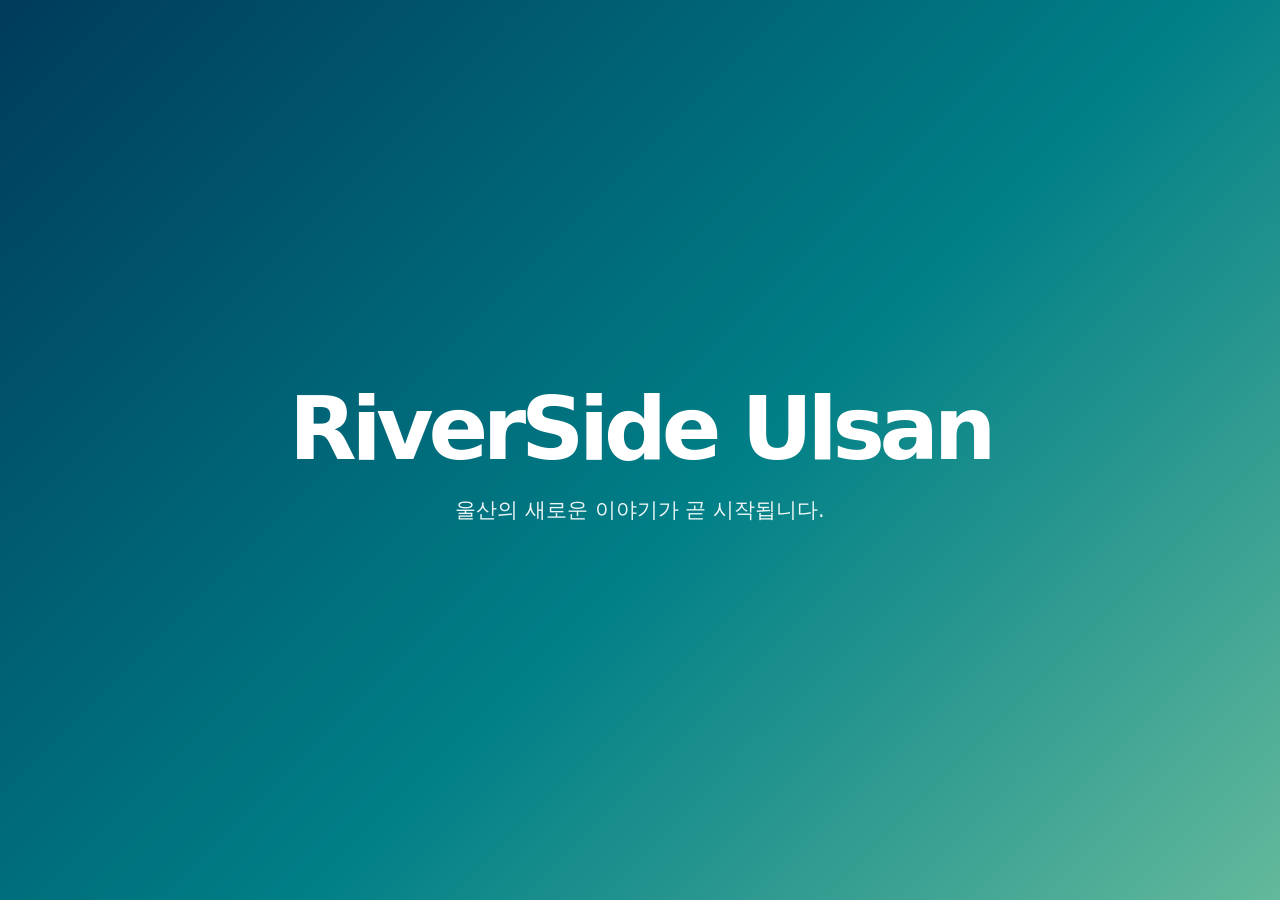
==== index.html @ 9fef1a77 "Add initial GitHub Pages site" ====
<!doctype html>
<html lang="ko">
  <head>
    <meta charset="utf-8" />
    <meta name="viewport" content="width=device-width, initial-scale=1" />
    <title>RiverSide Ulsan</title>
    <style>
      :root { color-scheme: light; }
      * { box-sizing: border-box; }
      body {
        margin: 0;
        min-height: 100vh;
        display: grid;
        place-items: center;
        font-family: system-ui, -apple-system, "Segoe UI", sans-serif;
        color: #fff;
        background: linear-gradient(135deg, #003b5c, #007f87 55%, #63b99b);
      }
      main { padding: 2rem; text-align: center; }
      h1 { margin: 0; font-size: clamp(2.5rem, 8vw, 5.5rem); letter-spacing: -0.06em; }
      p { margin: 1rem 0 0; font-size: clamp(1rem, 2vw, 1.3rem); opacity: 0.92; }
    </style>
  </head>
  <body>
    <main>
      <h1>RiverSide Ulsan</h1>
      <p>울산의 새로운 이야기가 곧 시작됩니다.</p>
    </main>
  </body>
</html>
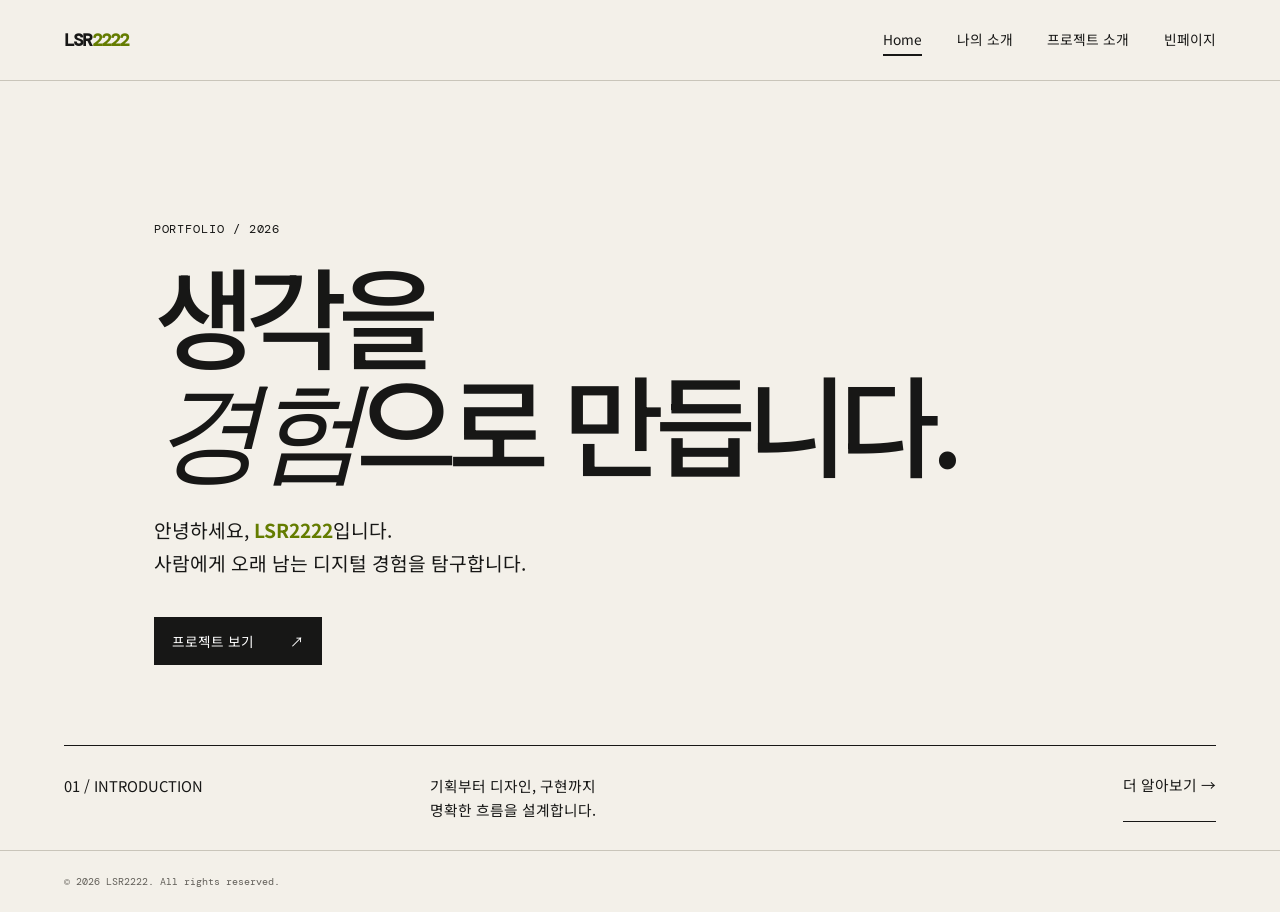
==== commit e8da939d: "Build LSR2222 portfolio pages" ====
--- a/index.html
+++ b/index.html
@@ -1,30 +1 @@
-<!doctype html>
-<html lang="ko">
-  <head>
-    <meta charset="utf-8" />
-    <meta name="viewport" content="width=device-width, initial-scale=1" />
-    <title>RiverSide Ulsan</title>
-    <style>
-      :root { color-scheme: light; }
-      * { box-sizing: border-box; }
-      body {
-        margin: 0;
-        min-height: 100vh;
-        display: grid;
-        place-items: center;
-        font-family: system-ui, -apple-system, "Segoe UI", sans-serif;
-        color: #fff;
-        background: linear-gradient(135deg, #003b5c, #007f87 55%, #63b99b);
-      }
-      main { padding: 2rem; text-align: center; }
-      h1 { margin: 0; font-size: clamp(2.5rem, 8vw, 5.5rem); letter-spacing: -0.06em; }
-      p { margin: 1rem 0 0; font-size: clamp(1rem, 2vw, 1.3rem); opacity: 0.92; }
-    </style>
-  </head>
-  <body>
-    <main>
-      <h1>RiverSide Ulsan</h1>
-      <p>울산의 새로운 이야기가 곧 시작됩니다.</p>
-    </main>
-  </body>
-</html>
+<!doctype html><html lang="ko"><head><meta charset="utf-8"><meta name="viewport" content="width=device-width,initial-scale=1"><title>LSR2222 | Portfolio</title><link rel="stylesheet" href="style.css"><script src="script.js" defer></script></head><body><header><a class="brand" href="index.html">LSR<span>2222</span></a><button class="menu" aria-label="메뉴 열기" aria-expanded="false">Menu</button><nav><a class="active" href="index.html">Home</a><a href="about.html">나의 소개</a><a href="projects.html">프로젝트 소개</a><a href="blank.html">빈페이지</a></nav></header><main class="hero"><p class="label">PORTFOLIO / 2026</p><h1>생각을<br><em>경험</em>으로 만듭니다.</h1><p class="copy">안녕하세요, <b>LSR2222</b>입니다.<br>사람에게 오래 남는 디지털 경험을 탐구합니다.</p><a class="button" href="projects.html">프로젝트 보기 <span>↗</span></a></main><section class="intro"><p>01 / INTRODUCTION</p><p>기획부터 디자인, 구현까지<br>명확한 흐름을 설계합니다.</p><a href="about.html">더 알아보기 →</a></section><footer>© 2026 LSR2222. All rights reserved.</footer></body></html>
--- a/style.css
+++ b/style.css
@@ -0,0 +1,2 @@
+@import url('https://fonts.googleapis.com/css2?family=DM+Mono&family=Noto+Sans+KR:wght@400;500;700&family=Playfair+Display:ital@0;1&display=swap');
+:root{--ink:#171716;--paper:#f3f0e9;--line:#c9c5ba;--lime:#d5ff42}*{box-sizing:border-box}body{min-width:320px;margin:0;background:var(--paper);color:var(--ink);font-family:"Noto Sans KR",sans-serif}a{color:inherit;text-decoration:none}header,footer{display:flex;align-items:center;justify-content:space-between;padding:24px clamp(24px,5vw,72px)}header{border-bottom:1px solid var(--line)}.brand{font:700 1.1rem "DM Mono",monospace;letter-spacing:-.1em}.brand span,.copy b{color:#647c00}nav{display:flex;gap:clamp(16px,2.7vw,42px);font-size:.86rem}nav a{padding:5px 0}nav a:hover,nav .active{border-bottom:2px solid var(--ink)}.menu{display:none;border:0;background:none;font:.8rem "DM Mono",monospace}.label{margin:0 0 23px;font:.72rem "DM Mono",monospace;letter-spacing:.08em}h1{margin:0;font-size:clamp(3.4rem,8.6vw,9rem);font-weight:500;line-height:.98;letter-spacing:-.08em}h1 em{font-family:"Playfair Display",serif;font-weight:400}.hero{min-height:72vh;padding:clamp(78px,11vw,170px) clamp(24px,12vw,180px) 80px}.copy{margin:36px 0;font-size:clamp(1rem,1.5vw,1.27rem);line-height:1.75}.button{display:inline-flex;gap:36px;padding:14px 18px;background:var(--ink);color:#fff;font-size:.85rem;transition:.2s}.button:hover{background:#536600;transform:translateY(-3px)}.intro{display:grid;grid-template-columns:1fr 2fr auto;gap:40px;margin:0 clamp(24px,5vw,72px);padding:28px 0;border-top:1px solid var(--ink);font-size:.92rem}.intro p{margin:0;line-height:1.65}.intro a{border-bottom:1px solid}.page{padding:clamp(70px,10vw,145px) clamp(24px,12vw,180px)}.about{display:grid;grid-template-columns:1.4fr 1fr;gap:12vw;margin-top:90px}.about>p{margin:0;font-size:clamp(1.3rem,2vw,1.9rem);line-height:1.7;word-break:keep-all}dl{margin:0}dt{margin-top:24px;padding-top:24px;border-top:1px solid var(--line);font:.7rem "DM Mono",monospace}dd{margin:10px 0;line-height:1.7}.projects{margin-top:85px;border-top:1px solid var(--ink)}.projects article{display:grid;grid-template-columns:130px 1fr 1fr auto;gap:24px;align-items:center;padding:28px 6px;border-bottom:1px solid var(--line);transition:.2s}.projects article:hover{background:var(--lime);padding-left:16px}.projects p,.projects h2{margin:0}.projects p{font:.7rem "DM Mono",monospace}.projects h2{font-size:clamp(1.4rem,2.5vw,2.3rem);font-weight:500}.projects span{font-size:.85rem}.projects b{font-size:1.3rem}.blank{min-height:67vh;padding:clamp(100px,15vw,210px) clamp(24px,12vw,180px)}.blank>p:last-child{margin-top:40px;color:#55534e}footer{border-top:1px solid var(--line);color:#625f59;font:.65rem "DM Mono",monospace}@media(max-width:680px){header{position:relative}.menu{display:block}nav{display:none;position:absolute;top:72px;right:16px;z-index:2;flex-direction:column;gap:12px;padding:18px;background:var(--ink);color:#fff}nav.open{display:flex}nav .active{border-color:var(--lime)}.intro,.about{grid-template-columns:1fr;gap:22px}.projects article{grid-template-columns:1fr auto;gap:10px}.projects article span{grid-column:1/2}.projects article b{grid-row:1/4;grid-column:2}}
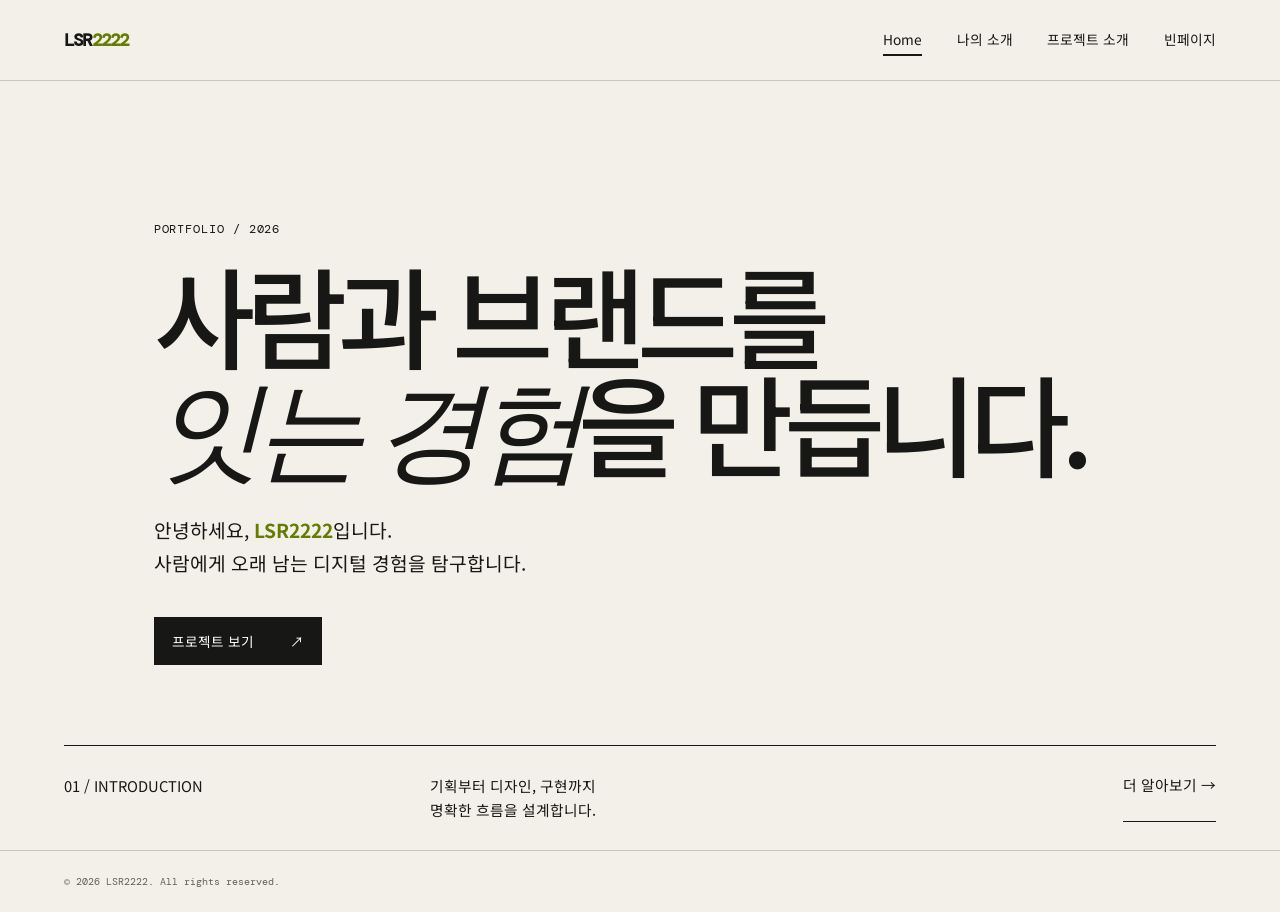
==== commit ffedd034: "소개페이지 초안" ====
--- a/index.html
+++ b/index.html
@@ -1 +1,40 @@
-<!doctype html><html lang="ko"><head><meta charset="utf-8"><meta name="viewport" content="width=device-width,initial-scale=1"><title>LSR2222 | Portfolio</title><link rel="stylesheet" href="style.css"><script src="script.js" defer></script></head><body><header><a class="brand" href="index.html">LSR<span>2222</span></a><button class="menu" aria-label="메뉴 열기" aria-expanded="false">Menu</button><nav><a class="active" href="index.html">Home</a><a href="about.html">나의 소개</a><a href="projects.html">프로젝트 소개</a><a href="blank.html">빈페이지</a></nav></header><main class="hero"><p class="label">PORTFOLIO / 2026</p><h1>생각을<br><em>경험</em>으로 만듭니다.</h1><p class="copy">안녕하세요, <b>LSR2222</b>입니다.<br>사람에게 오래 남는 디지털 경험을 탐구합니다.</p><a class="button" href="projects.html">프로젝트 보기 <span>↗</span></a></main><section class="intro"><p>01 / INTRODUCTION</p><p>기획부터 디자인, 구현까지<br>명확한 흐름을 설계합니다.</p><a href="about.html">더 알아보기 →</a></section><footer>© 2026 LSR2222. All rights reserved.</footer></body></html>+<!doctype html>
+<html lang="ko">
+  <head>
+    <meta charset="utf-8">
+    <meta name="viewport" content="width=device-width, initial-scale=1">
+    <title>LSR2222 | Portfolio</title>
+    <link rel="stylesheet" href="style.css">
+    <script src="script.js" defer></script>
+  </head>
+  <body>
+    <header>
+      <a class="brand" href="index.html">LSR<span>2222</span></a>
+      <button class="menu" aria-label="메뉴 열기" aria-expanded="false">Menu</button>
+      <nav>
+        <a class="active" href="index.html">Home</a>
+        <a href="about.html">나의 소개</a>
+        <a href="projects.html">프로젝트 소개</a>
+        <a href="blank.html">빈페이지</a>
+      </nav>
+    </header>
+
+    <main class="hero">
+      <p class="label">PORTFOLIO / 2026</p>
+      <h1>사람과 브랜드를<br><em>잇는 경험</em>을 만듭니다.</h1>
+      <p class="copy">
+        안녕하세요, <b>LSR2222</b>입니다.<br>
+        사람에게 오래 남는 디지털 경험을 탐구합니다.
+      </p>
+      <a class="button" href="projects.html">프로젝트 보기 <span>↗</span></a>
+    </main>
+
+    <section class="intro">
+      <p>01 / INTRODUCTION</p>
+      <p>기획부터 디자인, 구현까지<br>명확한 흐름을 설계합니다.</p>
+      <a href="about.html">더 알아보기 →</a>
+    </section>
+
+    <footer>© 2026 LSR2222. All rights reserved.</footer>
+  </body>
+</html>
--- a/style.css
+++ b/style.css
@@ -1,2 +1,276 @@
 @import url('https://fonts.googleapis.com/css2?family=DM+Mono&family=Noto+Sans+KR:wght@400;500;700&family=Playfair+Display:ital@0;1&display=swap');
-:root{--ink:#171716;--paper:#f3f0e9;--line:#c9c5ba;--lime:#d5ff42}*{box-sizing:border-box}body{min-width:320px;margin:0;background:var(--paper);color:var(--ink);font-family:"Noto Sans KR",sans-serif}a{color:inherit;text-decoration:none}header,footer{display:flex;align-items:center;justify-content:space-between;padding:24px clamp(24px,5vw,72px)}header{border-bottom:1px solid var(--line)}.brand{font:700 1.1rem "DM Mono",monospace;letter-spacing:-.1em}.brand span,.copy b{color:#647c00}nav{display:flex;gap:clamp(16px,2.7vw,42px);font-size:.86rem}nav a{padding:5px 0}nav a:hover,nav .active{border-bottom:2px solid var(--ink)}.menu{display:none;border:0;background:none;font:.8rem "DM Mono",monospace}.label{margin:0 0 23px;font:.72rem "DM Mono",monospace;letter-spacing:.08em}h1{margin:0;font-size:clamp(3.4rem,8.6vw,9rem);font-weight:500;line-height:.98;letter-spacing:-.08em}h1 em{font-family:"Playfair Display",serif;font-weight:400}.hero{min-height:72vh;padding:clamp(78px,11vw,170px) clamp(24px,12vw,180px) 80px}.copy{margin:36px 0;font-size:clamp(1rem,1.5vw,1.27rem);line-height:1.75}.button{display:inline-flex;gap:36px;padding:14px 18px;background:var(--ink);color:#fff;font-size:.85rem;transition:.2s}.button:hover{background:#536600;transform:translateY(-3px)}.intro{display:grid;grid-template-columns:1fr 2fr auto;gap:40px;margin:0 clamp(24px,5vw,72px);padding:28px 0;border-top:1px solid var(--ink);font-size:.92rem}.intro p{margin:0;line-height:1.65}.intro a{border-bottom:1px solid}.page{padding:clamp(70px,10vw,145px) clamp(24px,12vw,180px)}.about{display:grid;grid-template-columns:1.4fr 1fr;gap:12vw;margin-top:90px}.about>p{margin:0;font-size:clamp(1.3rem,2vw,1.9rem);line-height:1.7;word-break:keep-all}dl{margin:0}dt{margin-top:24px;padding-top:24px;border-top:1px solid var(--line);font:.7rem "DM Mono",monospace}dd{margin:10px 0;line-height:1.7}.projects{margin-top:85px;border-top:1px solid var(--ink)}.projects article{display:grid;grid-template-columns:130px 1fr 1fr auto;gap:24px;align-items:center;padding:28px 6px;border-bottom:1px solid var(--line);transition:.2s}.projects article:hover{background:var(--lime);padding-left:16px}.projects p,.projects h2{margin:0}.projects p{font:.7rem "DM Mono",monospace}.projects h2{font-size:clamp(1.4rem,2.5vw,2.3rem);font-weight:500}.projects span{font-size:.85rem}.projects b{font-size:1.3rem}.blank{min-height:67vh;padding:clamp(100px,15vw,210px) clamp(24px,12vw,180px)}.blank>p:last-child{margin-top:40px;color:#55534e}footer{border-top:1px solid var(--line);color:#625f59;font:.65rem "DM Mono",monospace}@media(max-width:680px){header{position:relative}.menu{display:block}nav{display:none;position:absolute;top:72px;right:16px;z-index:2;flex-direction:column;gap:12px;padding:18px;background:var(--ink);color:#fff}nav.open{display:flex}nav .active{border-color:var(--lime)}.intro,.about{grid-template-columns:1fr;gap:22px}.projects article{grid-template-columns:1fr auto;gap:10px}.projects article span{grid-column:1/2}.projects article b{grid-row:1/4;grid-column:2}}+
+:root {
+  --ink: #171716;
+  --paper: #f3f0e9;
+  --line: #c9c5ba;
+  --lime: #d5ff42;
+}
+
+* {
+  box-sizing: border-box;
+}
+
+body {
+  min-width: 320px;
+  margin: 0;
+  background: var(--paper);
+  color: var(--ink);
+  font-family: "Noto Sans KR", sans-serif;
+}
+
+a {
+  color: inherit;
+  text-decoration: none;
+}
+
+header,
+footer {
+  display: flex;
+  align-items: center;
+  justify-content: space-between;
+  padding: 24px clamp(24px, 5vw, 72px);
+}
+
+header {
+  border-bottom: 1px solid var(--line);
+}
+
+.brand {
+  font: 700 1.1rem "DM Mono", monospace;
+  letter-spacing: -0.1em;
+}
+
+.brand span,
+.copy b {
+  color: #647c00;
+}
+
+nav {
+  display: flex;
+  gap: clamp(16px, 2.7vw, 42px);
+  font-size: 0.86rem;
+}
+
+nav a {
+  padding: 5px 0;
+}
+
+nav a:hover,
+nav .active {
+  border-bottom: 2px solid var(--ink);
+}
+
+.menu {
+  display: none;
+  border: 0;
+  background: none;
+  font: 0.8rem "DM Mono", monospace;
+}
+
+.label {
+  margin: 0 0 23px;
+  font: 0.72rem "DM Mono", monospace;
+  letter-spacing: 0.08em;
+}
+
+h1 {
+  margin: 0;
+  font-size: clamp(3.4rem, 8.6vw, 9rem);
+  font-weight: 500;
+  line-height: 0.98;
+  letter-spacing: -0.08em;
+}
+
+h1 em {
+  font-family: "Playfair Display", serif;
+  font-weight: 400;
+}
+
+.hero {
+  min-height: 72vh;
+  padding: clamp(78px, 11vw, 170px) clamp(24px, 12vw, 180px) 80px;
+}
+
+.copy {
+  margin: 36px 0;
+  font-size: clamp(1rem, 1.5vw, 1.27rem);
+  line-height: 1.75;
+}
+
+.button {
+  display: inline-flex;
+  gap: 36px;
+  padding: 14px 18px;
+  background: var(--ink);
+  color: #fff;
+  font-size: 0.85rem;
+  transition: 0.2s;
+}
+
+.button:hover {
+  background: #536600;
+  transform: translateY(-3px);
+}
+
+.intro {
+  display: grid;
+  grid-template-columns: 1fr 2fr auto;
+  gap: 40px;
+  margin: 0 clamp(24px, 5vw, 72px);
+  padding: 28px 0;
+  border-top: 1px solid var(--ink);
+  font-size: 0.92rem;
+}
+
+.intro p {
+  margin: 0;
+  line-height: 1.65;
+}
+
+.intro a {
+  border-bottom: 1px solid;
+}
+
+.page {
+  padding: clamp(70px, 10vw, 145px) clamp(24px, 12vw, 180px);
+}
+
+.about {
+  display: grid;
+  grid-template-columns: 1.4fr 1fr;
+  gap: 12vw;
+  margin-top: 90px;
+}
+
+.about > p {
+  margin: 0;
+  font-size: clamp(1.3rem, 2vw, 1.9rem);
+  line-height: 1.7;
+  word-break: keep-all;
+}
+
+dl {
+  margin: 0;
+}
+
+dt {
+  margin-top: 24px;
+  padding-top: 24px;
+  border-top: 1px solid var(--line);
+  font: 0.7rem "DM Mono", monospace;
+}
+
+dd {
+  margin: 10px 0;
+  line-height: 1.7;
+}
+
+.projects {
+  margin-top: 85px;
+  border-top: 1px solid var(--ink);
+}
+
+.projects article {
+  display: grid;
+  grid-template-columns: 130px 1fr 1fr auto;
+  gap: 24px;
+  align-items: center;
+  padding: 28px 6px;
+  border-bottom: 1px solid var(--line);
+  transition: 0.2s;
+}
+
+.projects article:hover {
+  background: var(--lime);
+  padding-left: 16px;
+}
+
+.projects p,
+.projects h2 {
+  margin: 0;
+}
+
+.projects p {
+  font: 0.7rem "DM Mono", monospace;
+}
+
+.projects h2 {
+  font-size: clamp(1.4rem, 2.5vw, 2.3rem);
+  font-weight: 500;
+}
+
+.projects span {
+  font-size: 0.85rem;
+}
+
+.projects b {
+  font-size: 1.3rem;
+}
+
+.blank {
+  min-height: 67vh;
+  padding: clamp(100px, 15vw, 210px) clamp(24px, 12vw, 180px);
+}
+
+.blank > p:last-child {
+  margin-top: 40px;
+  color: #55534e;
+}
+
+footer {
+  border-top: 1px solid var(--line);
+  color: #625f59;
+  font: 0.65rem "DM Mono", monospace;
+}
+
+@media (max-width: 680px) {
+  header {
+    position: relative;
+  }
+
+  .menu {
+    display: block;
+  }
+
+  nav {
+    position: absolute;
+    top: 72px;
+    right: 16px;
+    z-index: 2;
+    display: none;
+    flex-direction: column;
+    gap: 12px;
+    padding: 18px;
+    background: var(--ink);
+    color: #fff;
+  }
+
+  nav.open {
+    display: flex;
+  }
+
+  nav .active {
+    border-color: var(--lime);
+  }
+
+  .intro,
+  .about {
+    grid-template-columns: 1fr;
+    gap: 22px;
+  }
+
+  .projects article {
+    grid-template-columns: 1fr auto;
+    gap: 10px;
+  }
+
+  .projects article span {
+    grid-column: 1 / 2;
+  }
+
+  .projects article b {
+    grid-row: 1 / 4;
+    grid-column: 2;
+  }
+}
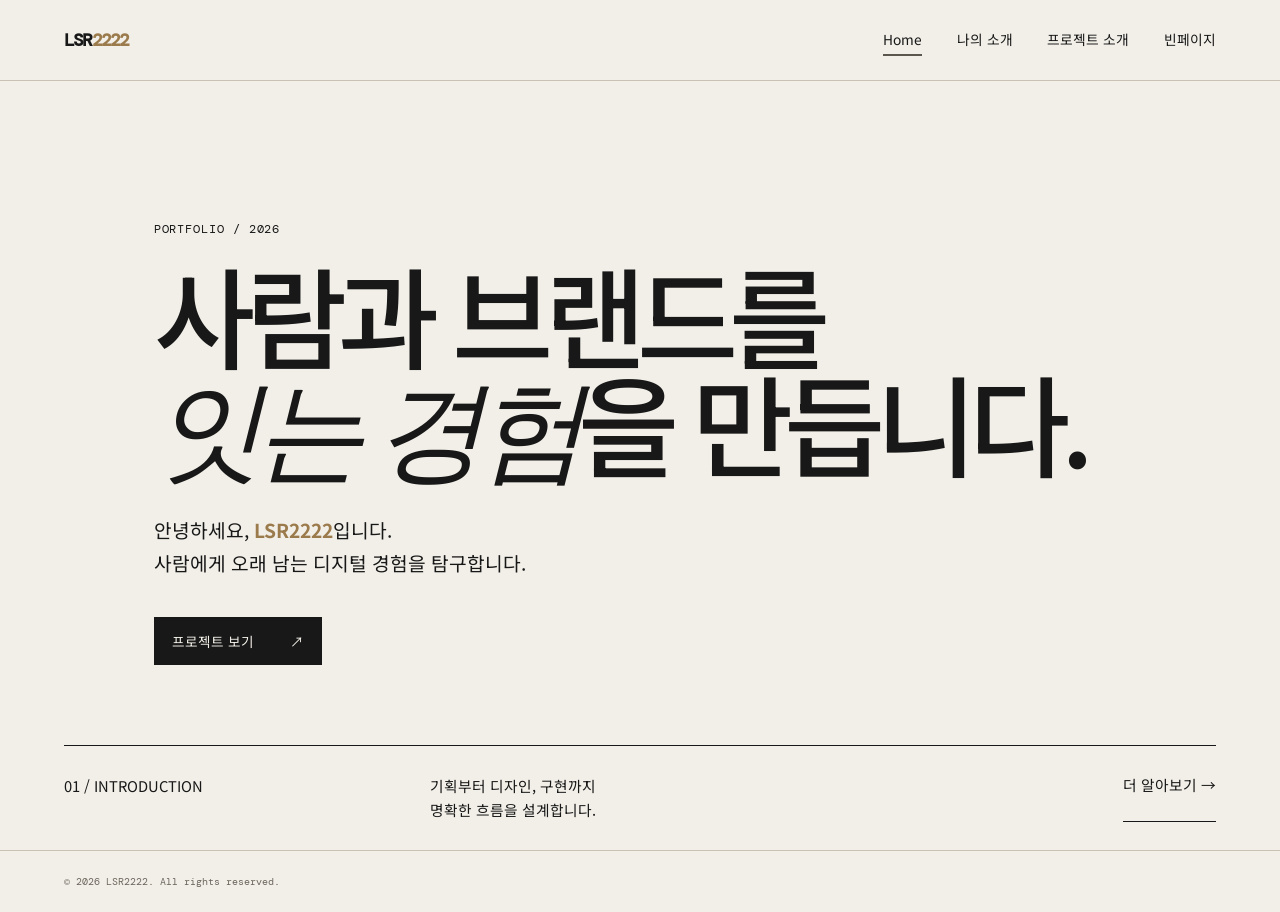
==== commit e59d1885: "Build interactive CCTV portfolio case study" ====
--- a/index.html
+++ b/index.html
@@ -27,6 +27,7 @@
         사람에게 오래 남는 디지털 경험을 탐구합니다.
       </p>
       <a class="button" href="projects.html">프로젝트 보기 <span>↗</span></a>
+
     </main>
 
     <section class="intro">
--- a/style.css
+++ b/style.css
@@ -1,10 +1,12 @@
 @import url('https://fonts.googleapis.com/css2?family=DM+Mono&family=Noto+Sans+KR:wght@400;500;700&family=Playfair+Display:ital@0;1&display=swap');
 
 :root {
-  --ink: #171716;
-  --paper: #f3f0e9;
-  --line: #c9c5ba;
-  --lime: #d5ff42;
+  --ink: #181818;
+  --paper: #F2EFE8;
+  --line: #C9C1B4;
+  --lime: #9B7A4B;
+  --slate: #6B655D;
+  --teal: #5B574F;
 }
 
 * {
@@ -43,7 +45,7 @@
 
 .brand span,
 .copy b {
-  color: #647c00;
+  color: var(--lime);
 }
 
 nav {
@@ -58,7 +60,7 @@
 
 nav a:hover,
 nav .active {
-  border-bottom: 2px solid var(--ink);
+  border-bottom: 2px solid var(--teal);
 }
 
 .menu {
@@ -87,10 +89,17 @@
   font-weight: 400;
 }
 
+.profile-title {
+  max-width: 950px;
+  font-size: clamp(2.6rem, 5.3vw, 5.8rem);
+  line-height: 1.04;
+}
+
 .hero {
   min-height: 72vh;
   padding: clamp(78px, 11vw, 170px) clamp(24px, 12vw, 180px) 80px;
 }
+
 
 .copy {
   margin: 36px 0;
@@ -103,13 +112,13 @@
   gap: 36px;
   padding: 14px 18px;
   background: var(--ink);
-  color: #fff;
+  color: var(--paper);
   font-size: 0.85rem;
   transition: 0.2s;
 }
 
 .button:hover {
-  background: #536600;
+  background: var(--slate);
   transform: translateY(-3px);
 }
 
@@ -166,6 +175,812 @@
   line-height: 1.7;
 }
 
+.profile-details {
+  display: grid;
+  grid-template-columns: repeat(3, 1fr);
+  margin-top: clamp(72px, 10vw, 130px);
+  border-top: 1px solid var(--ink);
+}
+
+.profile-details article {
+  min-width: 0;
+  padding: 28px 24px 32px 0;
+  border-right: 1px solid var(--line);
+}
+
+.profile-details article + article {
+  padding-left: 24px;
+}
+
+.profile-details article:last-child {
+  border-right: 0;
+}
+
+.detail-label {
+  margin: 0 0 44px;
+  font: 0.7rem "DM Mono", monospace;
+  letter-spacing: 0.05em;
+}
+
+.profile-details h2 {
+  margin: 0;
+  font-size: clamp(1.35rem, 2vw, 2rem);
+  font-weight: 500;
+  line-height: 1.35;
+  letter-spacing: -0.04em;
+  word-break: keep-all;
+}
+
+.stack-list,
+.career-list {
+  display: grid;
+  gap: 14px;
+  margin: 34px 0 0;
+  padding: 0;
+  list-style: none;
+  font-size: 0.84rem;
+  line-height: 1.6;
+}
+
+.stack-list li {
+  padding-top: 14px;
+  border-top: 1px solid var(--line);
+}
+
+.career-list {
+  gap: 16px;
+}
+
+.career-list li {
+  display: grid;
+  gap: 5px;
+}
+
+.career-list time {
+  color: var(--lime);
+  font: 0.68rem "DM Mono", monospace;
+}
+
+.profile-visuals {
+  display: grid;
+  grid-template-columns: 1.35fr 1fr;
+  gap: 24px;
+  margin-top: clamp(72px, 10vw, 130px);
+}
+
+.visual-card {
+  margin: 0;
+}
+
+.visual-card img {
+  display: block;
+  width: 100%;
+  height: clamp(220px, 27vw, 380px);
+  border: 1px solid var(--ink);
+  object-fit: cover;
+}
+
+.visual-card-wide img {
+  object-position: center;
+}
+
+.visual-card figcaption {
+  display: flex;
+  justify-content: space-between;
+  gap: 18px;
+  padding-top: 10px;
+  color: var(--slate);
+  font: 0.65rem "DM Mono", monospace;
+  letter-spacing: 0.02em;
+}
+
+.visual-card figcaption span:first-child {
+  color: var(--lime);
+}
+.profile-section {
+  margin-top: clamp(88px, 12vw, 160px);
+  padding-top: 28px;
+  border-top: 1px solid var(--ink);
+}
+
+.section-heading {
+  display: grid;
+  grid-template-columns: 1fr 2fr;
+  gap: 12vw;
+  margin-bottom: 52px;
+}
+
+.section-heading .label {
+  margin: 5px 0 0;
+}
+
+.section-heading h2,
+.contact-panel h2 {
+  margin: 0;
+  font-size: clamp(2rem, 4vw, 4.6rem);
+  font-weight: 500;
+  line-height: 1.08;
+  letter-spacing: -0.06em;
+  word-break: keep-all;
+}
+
+.work-grid,
+.credential-grid {
+  display: grid;
+  grid-template-columns: repeat(3, 1fr);
+  border-top: 1px solid var(--line);
+}
+
+.work-grid article,
+.credential-grid article {
+  min-width: 0;
+  padding: 28px 24px 32px 0;
+  border-right: 1px solid var(--line);
+}
+
+.work-grid article + article,
+.credential-grid article + article {
+  padding-left: 24px;
+}
+
+.work-grid article:last-child,
+.credential-grid article:last-child {
+  border-right: 0;
+}
+
+.work-grid h3,
+.credential-grid h3,
+.principles-list h3 {
+  margin: 0;
+  font-size: 1.2rem;
+  font-weight: 500;
+  letter-spacing: -0.04em;
+}
+
+.work-grid article > p:last-child,
+.credential-grid article > p:last-child,
+.principles-list p {
+  margin: 16px 0 0;
+  color: var(--slate);
+  font-size: 0.9rem;
+  line-height: 1.75;
+  word-break: keep-all;
+}
+
+.impact-grid {
+  display: grid;
+  grid-template-columns: repeat(3, 1fr);
+  gap: 24px;
+}
+
+.impact-grid article {
+  padding: 28px 0;
+  border-top: 1px solid var(--line);
+}
+
+.impact-grid strong {
+  display: block;
+  font: 500 clamp(3.6rem, 7vw, 7.5rem) / 0.9 "DM Mono", monospace;
+  letter-spacing: -0.12em;
+}
+
+.impact-grid strong span {
+  color: var(--lime);
+  font-size: 0.42em;
+  letter-spacing: -0.08em;
+}
+
+.impact-grid p {
+  margin: 28px 0 0;
+  font-size: 0.85rem;
+  line-height: 1.7;
+}
+
+.principles-list {
+  border-top: 1px solid var(--line);
+}
+
+.principles-list article {
+  display: grid;
+  grid-template-columns: 1fr 2fr;
+  gap: 12vw;
+  padding: 28px 0;
+  border-bottom: 1px solid var(--line);
+}
+
+.principles-list article > span {
+  color: var(--lime);
+  font: 0.72rem "DM Mono", monospace;
+}
+
+.contact-panel {
+  margin-top: clamp(88px, 12vw, 160px);
+  padding: clamp(38px, 6vw, 80px);
+  background: var(--ink);
+  color: var(--paper);
+}
+
+.contact-panel .label {
+  margin-bottom: 50px;
+  color: var(--lime);
+}
+
+.contact-panel h2 em {
+  font-family: "Playfair Display", serif;
+  font-weight: 400;
+}
+
+.contact-panel a {
+  display: inline-flex;
+  gap: 60px;
+  margin-top: 54px;
+  padding-bottom: 6px;
+  border-bottom: 1px solid var(--lime);
+  color: var(--lime);
+  font: 0.9rem "DM Mono", monospace;
+}
+.case-title {
+  max-width: 1150px;
+  font-size: clamp(2.7rem, 6.2vw, 7.2rem);
+  line-height: 1.02;
+}
+
+.case-meta {
+  display: grid;
+  grid-template-columns: repeat(4, 1fr);
+  gap: 24px;
+  margin-top: clamp(64px, 9vw, 118px);
+  padding: 24px 0;
+  border-top: 1px solid var(--ink);
+  border-bottom: 1px solid var(--line);
+}
+
+.case-meta div {
+  display: grid;
+  gap: 9px;
+}
+
+.case-meta span,
+.chapter-index,
+.case-callout span {
+  color: var(--slate);
+  font: 0.67rem "DM Mono", monospace;
+  letter-spacing: 0.04em;
+}
+
+.case-meta strong {
+  font-size: 0.85rem;
+  font-weight: 500;
+  line-height: 1.55;
+}
+
+.case-tech {
+  margin-top: 42px;
+  padding-top: 22px;
+  border-top: 1px solid var(--ink);
+}
+
+.case-tech .label {
+  margin-bottom: 28px;
+  color: var(--lime);
+}
+
+.tech-grid {
+  display: grid;
+  grid-template-columns: repeat(4, 1fr);
+  border-top: 1px solid var(--line);
+  border-bottom: 1px solid var(--line);
+}
+
+.tech-grid article {
+  min-width: 0;
+  padding: 20px 20px 22px 0;
+  border-right: 1px solid var(--line);
+}
+
+.tech-grid article + article {
+  padding-left: 20px;
+}
+
+.tech-grid article:last-child {
+  border-right: 0;
+}
+
+.tech-grid span {
+  display: block;
+  color: var(--slate);
+  font: 0.64rem "DM Mono", monospace;
+  letter-spacing: 0.04em;
+}
+
+.tech-grid strong {
+  display: block;
+  margin-top: 20px;
+  font-size: 0.95rem;
+  font-weight: 500;
+  line-height: 1.5;
+}
+
+.tech-grid p {
+  margin: 14px 0 0;
+  color: var(--slate);
+  font-size: 0.74rem;
+  line-height: 1.6;
+}
+
+.case-lede {
+  max-width: 800px;
+  margin: clamp(64px, 9vw, 120px) 0 0 auto;
+  font-size: clamp(1.3rem, 2.2vw, 2rem);
+  line-height: 1.7;
+  letter-spacing: -0.04em;
+  word-break: keep-all;
+}
+
+.case-chapter {
+  display: grid;
+  grid-template-columns: 1fr 2fr;
+  gap: 12vw;
+  margin-top: clamp(88px, 12vw, 160px);
+  padding-top: 28px;
+  border-top: 1px solid var(--ink);
+}
+
+.chapter-index {
+  display: grid;
+  align-content: start;
+  gap: 10px;
+}
+
+.chapter-index span {
+  color: var(--lime);
+}
+
+.chapter-content h2,
+.case-outcome h2 {
+  margin: 0;
+  font-size: clamp(2rem, 4vw, 4.4rem);
+  font-weight: 500;
+  line-height: 1.1;
+  letter-spacing: -0.07em;
+  word-break: keep-all;
+}
+
+.chapter-image {
+  margin: 38px 0 0;
+}
+
+.chapter-image img {
+  display: block;
+  width: 100%;
+  height: clamp(260px, 35vw, 500px);
+  border: 1px solid var(--line);
+  object-fit: cover;
+  filter: saturate(0.72) contrast(1.04);
+}
+
+.chapter-image figcaption {
+  display: flex;
+  justify-content: space-between;
+  gap: 20px;
+  padding-top: 10px;
+  color: var(--slate);
+  font: 0.65rem "DM Mono", monospace;
+  letter-spacing: 0.03em;
+}
+
+.chapter-image figcaption span:first-child {
+  color: var(--lime);
+}
+
+.story-grid {
+  display: grid;
+  grid-template-columns: repeat(2, 1fr);
+  gap: 30px;
+  margin-top: 42px;
+}
+
+.story-grid p {
+  margin: 0;
+  color: var(--slate);
+  font-size: 0.96rem;
+  line-height: 1.85;
+  word-break: keep-all;
+}
+
+.story-grid b,
+.case-callout b {
+  color: var(--ink);
+  font-weight: 700;
+}
+
+.chapter-content blockquote {
+  margin: 48px 0 0;
+  padding: 22px 0 0;
+  border-top: 1px solid var(--line);
+  font-size: clamp(1.1rem, 1.7vw, 1.55rem);
+  line-height: 1.6;
+  letter-spacing: -0.04em;
+}
+
+.chapter-content cite {
+  display: block;
+  margin-top: 12px;
+  color: var(--slate);
+  font: 0.72rem "DM Mono", monospace;
+  font-style: normal;
+}
+
+.decision-list {
+  display: grid;
+  gap: 0;
+  margin: 48px 0 0;
+  padding: 0;
+  list-style: none;
+  border-top: 1px solid var(--line);
+}
+
+.decision-list li {
+  display: grid;
+  grid-template-columns: 52px minmax(130px, 0.7fr) 2fr;
+  gap: 16px;
+  padding: 20px 0;
+  border-bottom: 1px solid var(--line);
+}
+
+.decision-list li > span {
+  color: var(--lime);
+  font: 0.72rem "DM Mono", monospace;
+}
+
+.decision-list strong {
+  font-size: 0.95rem;
+}
+
+.decision-list p {
+  margin: 0;
+  color: var(--slate);
+  font-size: 0.86rem;
+  line-height: 1.65;
+}
+
+.case-callout {
+  margin-top: 48px;
+  padding: clamp(26px, 4vw, 46px);
+  border: 1px solid var(--teal);
+  background: color-mix(in srgb, var(--teal) 13%, var(--paper));
+}
+
+.case-callout p {
+  max-width: 560px;
+  margin: 18px 0 0;
+  font-size: clamp(1.2rem, 2vw, 1.8rem);
+  line-height: 1.5;
+  letter-spacing: -0.04em;
+}
+
+.case-outcome {
+  margin-top: clamp(88px, 12vw, 160px);
+  padding: clamp(36px, 6vw, 80px);
+  background: var(--ink);
+  color: var(--paper);
+}
+
+.case-outcome .label {
+  margin-bottom: 48px;
+  color: var(--lime);
+}
+
+.case-outcome h2 em {
+  color: var(--lime);
+  font-family: "Playfair Display", serif;
+  font-weight: 400;
+}
+
+.outcome-grid {
+  display: grid;
+  grid-template-columns: repeat(3, 1fr);
+  gap: 24px;
+  margin-top: clamp(52px, 7vw, 84px);
+}
+
+.outcome-grid article {
+  padding-top: 18px;
+  border-top: 1px solid var(--teal);
+}
+
+.outcome-grid strong {
+  color: var(--lime);
+  font: 0.74rem "DM Mono", monospace;
+}
+
+.outcome-grid p {
+  margin: 20px 0 0;
+  font-size: 0.9rem;
+  line-height: 1.7;
+  word-break: keep-all;
+}
+
+.case-note {
+  margin: 24px 0 0;
+  color: var(--slate);
+  font-size: 0.75rem;
+}
+.tetris-section {
+  margin-top: clamp(88px, 12vw, 160px);
+  padding: clamp(32px, 5vw, 68px);
+  background: var(--ink);
+  color: var(--paper);
+}
+
+.tetris-heading .label {
+  margin-bottom: 28px;
+  color: var(--lime);
+}
+
+.tetris-heading h2 {
+  margin: 0;
+  font-size: clamp(1.9rem, 3.7vw, 4rem);
+  font-weight: 500;
+  line-height: 1.12;
+  letter-spacing: -0.06em;
+}
+
+.tetris-heading em {
+  color: var(--lime);
+  font-family: "Playfair Display", serif;
+  font-weight: 400;
+}
+
+.tetris-game {
+  display: grid;
+  grid-template-columns: minmax(240px, 1fr) minmax(190px, 0.55fr);
+  gap: clamp(28px, 5vw, 72px);
+  align-items: start;
+  max-width: 680px;
+  margin: clamp(38px, 6vw, 70px) auto 0;
+}
+
+.tetris-board-wrap {
+  position: relative;
+  width: min(100%, 360px);
+  margin: 0 auto;
+  border: 1px solid var(--teal);
+  background: #0d0d0d;
+}
+
+.tetris-board,
+.tetris-preview {
+  display: block;
+  width: 100%;
+  height: auto;
+  image-rendering: pixelated;
+}
+
+.tetris-message {
+  position: absolute;
+  inset: 0;
+  display: grid;
+  place-items: center;
+  margin: 0;
+  padding: 24px;
+  background: rgb(13 13 13 / 76%);
+  color: var(--paper);
+  font: 0.76rem "DM Mono", monospace;
+  letter-spacing: 0.06em;
+  text-align: center;
+}
+
+.tetris-message.is-hidden {
+  display: none;
+}
+
+.tetris-sidebar {
+  display: grid;
+  gap: 28px;
+}
+
+.tetris-stats {
+  display: grid;
+  gap: 0;
+  border-top: 1px solid var(--teal);
+}
+
+.tetris-stats div {
+  display: flex;
+  align-items: baseline;
+  justify-content: space-between;
+  gap: 16px;
+  padding: 14px 0;
+  border-bottom: 1px solid var(--teal);
+}
+
+.tetris-stats span,
+.tetris-next > span {
+  color: var(--lime);
+  font: 0.66rem "DM Mono", monospace;
+  letter-spacing: 0.06em;
+}
+
+.tetris-stats strong {
+  font: 500 1.2rem "DM Mono", monospace;
+}
+
+.tetris-next {
+  display: grid;
+  gap: 14px;
+}
+
+.tetris-preview {
+  width: 120px;
+  border: 1px solid var(--teal);
+  background: #0d0d0d;
+}
+
+.tetris-actions,
+.tetris-controls {
+  display: grid;
+  grid-template-columns: repeat(2, 1fr);
+  gap: 8px;
+}
+
+.tetris-section button {
+  min-height: 42px;
+  border: 1px solid var(--teal);
+  background: transparent;
+  color: var(--paper);
+  font: 0.72rem "DM Mono", monospace;
+  cursor: pointer;
+  transition: 0.2s;
+}
+
+.tetris-section button:hover,
+.tetris-section button:focus-visible {
+  border-color: var(--lime);
+  background: var(--lime);
+  color: var(--ink);
+  outline: 0;
+}
+
+.tetris-help {
+  margin: 0;
+  color: #b9b2a7;
+  font-size: 0.74rem;
+  line-height: 1.75;
+}
+
+.tetris-controls {
+  grid-template-columns: repeat(5, minmax(44px, 58px));
+  justify-content: center;
+  margin: 28px auto 0;
+}
+
+.tetris-controls button {
+  font-size: 1.1rem;
+}
+.invaders-section {
+  margin-top: 28px;
+  padding: clamp(32px, 5vw, 68px);
+  border: 1px solid var(--line);
+}
+
+.invaders-heading .label {
+  margin-bottom: 28px;
+  color: var(--lime);
+}
+
+.invaders-heading h2 {
+  margin: 0;
+  font-size: clamp(1.9rem, 3.7vw, 4rem);
+  font-weight: 500;
+  line-height: 1.12;
+  letter-spacing: -0.06em;
+}
+
+.invaders-heading em {
+  color: var(--lime);
+  font-family: "Playfair Display", serif;
+  font-weight: 400;
+}
+
+.invaders-game {
+  display: grid;
+  grid-template-columns: minmax(260px, 1fr) minmax(180px, 0.5fr);
+  gap: clamp(28px, 5vw, 72px);
+  align-items: start;
+  max-width: 760px;
+  margin: clamp(38px, 6vw, 70px) auto 0;
+}
+
+.invaders-board-wrap {
+  position: relative;
+  width: min(100%, 420px);
+  margin: 0 auto;
+  border: 1px solid var(--teal);
+  background: #0d0d0d;
+}
+
+.invaders-board {
+  display: block;
+  width: 100%;
+  height: auto;
+}
+
+.invaders-message {
+  position: absolute;
+  inset: 0;
+  display: grid;
+  place-items: center;
+  margin: 0;
+  padding: 24px;
+  background: rgb(13 13 13 / 76%);
+  color: var(--paper);
+  font: 0.76rem "DM Mono", monospace;
+  letter-spacing: 0.06em;
+  text-align: center;
+}
+
+.invaders-message.is-hidden { display: none; }
+
+.invaders-sidebar { display: grid; gap: 28px; }
+
+.invaders-stats { display: grid; border-top: 1px solid var(--line); }
+
+.invaders-stats div {
+  display: flex;
+  justify-content: space-between;
+  gap: 16px;
+  padding: 14px 0;
+  border-bottom: 1px solid var(--line);
+}
+
+.invaders-stats span { color: var(--lime); font: 0.66rem "DM Mono", monospace; letter-spacing: 0.06em; }
+.invaders-stats strong { font: 500 1.2rem "DM Mono", monospace; }
+
+.invaders-actions, .invaders-controls { display: grid; gap: 8px; }
+.invaders-actions { grid-template-columns: repeat(2, 1fr); }
+.invaders-controls { grid-template-columns: repeat(3, minmax(50px, 66px)); justify-content: center; margin: 28px auto 0; }
+
+.invaders-section button {
+  min-height: 42px;
+  border: 1px solid var(--teal);
+  background: transparent;
+  color: var(--ink);
+  font: 0.72rem "DM Mono", monospace;
+  cursor: pointer;
+  transition: 0.2s;
+}
+
+.invaders-section button:hover, .invaders-section button:focus-visible { border-color: var(--lime); background: var(--lime); color: var(--ink); outline: 0; }
+.invaders-help { margin: 0; color: var(--slate); font-size: 0.74rem; line-height: 1.75; }
+.breakout-section { margin-top: 28px; padding: clamp(32px, 5vw, 68px); background: var(--teal); color: var(--paper); }
+.breakout-heading .label { margin-bottom: 28px; color: #d9c79f; }
+.breakout-heading h2 { margin: 0; font-size: clamp(1.9rem, 3.7vw, 4rem); font-weight: 500; line-height: 1.12; letter-spacing: -0.06em; }
+.breakout-heading em { color: #d9c79f; font-family: "Playfair Display", serif; font-weight: 400; }
+.breakout-game { display: grid; grid-template-columns: minmax(260px, 1fr) minmax(180px, 0.5fr); gap: clamp(28px, 5vw, 72px); align-items: start; max-width: 760px; margin: clamp(38px, 6vw, 70px) auto 0; }
+.breakout-board-wrap { position: relative; width: min(100%, 420px); margin: 0 auto; border: 1px solid #a99d88; background: #111; }
+.breakout-board { display: block; width: 100%; height: auto; }
+.breakout-message { position: absolute; inset: 0; display: grid; place-items: center; margin: 0; padding: 24px; background: rgb(17 17 17 / 76%); color: var(--paper); font: 0.76rem "DM Mono", monospace; letter-spacing: 0.06em; text-align: center; }
+.breakout-message.is-hidden { display: none; }
+.breakout-sidebar { display: grid; gap: 28px; }
+.breakout-stats { display: grid; border-top: 1px solid #a99d88; }
+.breakout-stats div { display: flex; justify-content: space-between; gap: 16px; padding: 14px 0; border-bottom: 1px solid #a99d88; }
+.breakout-stats span { color: #d9c79f; font: 0.66rem "DM Mono", monospace; letter-spacing: 0.06em; }
+.breakout-stats strong { font: 500 1.2rem "DM Mono", monospace; }
+.breakout-actions,.breakout-controls { display:grid; gap:8px; }.breakout-actions { grid-template-columns:repeat(2,1fr); }.breakout-controls { grid-template-columns:repeat(3,minmax(50px,66px)); justify-content:center; margin:28px auto 0; }
+.breakout-section button { min-height:42px; border:1px solid #a99d88; background:transparent; color:var(--paper); font:0.72rem "DM Mono",monospace; cursor:pointer; transition:0.2s; }.breakout-section button:hover,.breakout-section button:focus-visible { border-color:#d9c79f; background:#d9c79f; color:var(--ink); outline:0; }
+.breakout-help { margin:0; color:#d4cec2; font-size:0.74rem; line-height:1.75; }
+.snake-section { margin-top: 28px; padding: clamp(32px, 5vw, 68px); border: 1px solid var(--line); }
+.snake-heading .label { margin-bottom: 28px; color: var(--lime); }
+.snake-heading h2 { margin: 0; font-size: clamp(1.9rem, 3.7vw, 4rem); font-weight: 500; line-height: 1.12; letter-spacing: -0.06em; }
+.snake-heading em { color: var(--lime); font-family: "Playfair Display", serif; font-weight: 400; }
+.snake-game { display:grid; grid-template-columns:minmax(260px,1fr) minmax(180px,.5fr); gap:clamp(28px,5vw,72px); align-items:start; max-width:760px; margin:clamp(38px,6vw,70px) auto 0; }
+.snake-board-wrap { position:relative; width:min(100%,420px); margin:0 auto; border:1px solid var(--teal); background:#111; }
+.snake-board { display:block; width:100%; height:auto; image-rendering:pixelated; }
+.snake-message { position:absolute; inset:0; display:grid; place-items:center; margin:0; padding:24px; background:rgb(17 17 17 / 76%); color:var(--paper); font:.76rem "DM Mono",monospace; letter-spacing:.06em; text-align:center; }.snake-message.is-hidden { display:none; }
+.snake-sidebar { display:grid; gap:28px; }.snake-stats { display:grid; border-top:1px solid var(--line); }.snake-stats div { display:flex; justify-content:space-between; gap:16px; padding:14px 0; border-bottom:1px solid var(--line); }.snake-stats span { color:var(--lime); font:.66rem "DM Mono",monospace; letter-spacing:.06em; }.snake-stats strong { font:500 1.2rem "DM Mono",monospace; }
+.snake-actions,.snake-controls { display:grid; gap:8px; }.snake-actions { grid-template-columns:repeat(2,1fr); }.snake-controls { grid-template-columns:repeat(3,minmax(50px,66px)); justify-content:center; margin:28px auto 0; }.snake-controls button:first-child { grid-column:2; }.snake-controls button:nth-child(2) { grid-column:1; grid-row:2; }.snake-controls button:nth-child(3) { grid-column:2; grid-row:2; }.snake-controls button:nth-child(4) { grid-column:3; grid-row:2; }
+.snake-section button { min-height:42px; border:1px solid var(--teal); background:transparent; color:var(--ink); font:.72rem "DM Mono",monospace; cursor:pointer; transition:.2s; }.snake-section button:hover,.snake-section button:focus-visible { border-color:var(--lime); background:var(--lime); color:var(--ink); outline:0; }.snake-help { margin:0; color:var(--slate); font-size:.74rem; line-height:1.75; }
 .projects {
   margin-top: 85px;
   border-top: 1px solid var(--ink);
@@ -182,7 +997,7 @@
 }
 
 .projects article:hover {
-  background: var(--lime);
+  background: var(--teal);
   padding-left: 16px;
 }
 
@@ -215,12 +1030,12 @@
 
 .blank > p:last-child {
   margin-top: 40px;
-  color: #55534e;
+  color: var(--slate);
 }
 
 footer {
   border-top: 1px solid var(--line);
-  color: #625f59;
+  color: var(--slate);
   font: 0.65rem "DM Mono", monospace;
 }
 
@@ -243,7 +1058,7 @@
     gap: 12px;
     padding: 18px;
     background: var(--ink);
-    color: #fff;
+    color: var(--paper);
   }
 
   nav.open {
@@ -251,13 +1066,157 @@
   }
 
   nav .active {
-    border-color: var(--lime);
+    border-color: var(--teal);
   }
 
   .intro,
-  .about {
+  .about,
+  .profile-details {
     grid-template-columns: 1fr;
     gap: 22px;
+  }
+
+  .profile-details article,
+  .profile-details article + article {
+    padding: 26px 0;
+    border-right: 0;
+    border-bottom: 1px solid var(--line);
+  }
+
+  .profile-details article:last-child {
+    border-bottom: 0;
+  }
+
+  .profile-visuals {
+    grid-template-columns: 1fr;
+    gap: 36px;
+  }
+
+  .visual-card img {
+    height: 62vw;
+  }
+
+  .visual-card figcaption {
+    flex-direction: column;
+    gap: 4px;
+  }
+
+  .section-heading,
+  .work-grid,
+  .credential-grid,
+  .impact-grid,
+  .principles-list article {
+    grid-template-columns: 1fr;
+    gap: 22px;
+  }
+
+  .section-heading {
+    margin-bottom: 36px;
+  }
+
+  .work-grid article,
+  .work-grid article + article,
+  .credential-grid article,
+  .credential-grid article + article {
+    padding: 26px 0;
+    border-right: 0;
+    border-bottom: 1px solid var(--line);
+  }
+
+  .work-grid article:last-child,
+  .credential-grid article:last-child {
+    border-bottom: 0;
+  }
+
+  .impact-grid {
+    gap: 0;
+  }
+
+  .impact-grid article {
+    padding: 24px 0;
+  }
+
+  .contact-panel a {
+    gap: 28px;
+  }
+
+  .chapter-image img {
+    height: 58vw;
+  }
+
+  .chapter-image figcaption {
+    flex-direction: column;
+    gap: 4px;
+  }
+
+  .tech-grid {
+    grid-template-columns: 1fr 1fr;
+  }
+
+  .tech-grid article,
+  .tech-grid article + article {
+    padding: 18px 0;
+    border-right: 0;
+    border-bottom: 1px solid var(--line);
+  }
+
+  .tech-grid article:nth-last-child(-n + 2) {
+    border-bottom: 0;
+  }
+
+  .tetris-game {
+    grid-template-columns: 1fr;
+  }
+
+  .tetris-sidebar {
+    grid-template-columns: 1fr 1fr;
+    align-items: start;
+  }
+
+  .tetris-stats,
+  .tetris-help {
+    grid-column: 1 / -1;
+  }
+
+  .tetris-controls {
+    grid-template-columns: repeat(5, 1fr);
+  }
+
+  .invaders-game { grid-template-columns: 1fr; }
+  .invaders-sidebar { grid-template-columns: 1fr 1fr; }
+  .invaders-stats, .invaders-help { grid-column: 1 / -1; }
+  .breakout-game { grid-template-columns: 1fr; }
+  .breakout-sidebar { grid-template-columns: 1fr 1fr; }
+  .breakout-stats, .breakout-help { grid-column: 1 / -1; }
+  .snake-game { grid-template-columns: 1fr; }
+  .snake-sidebar { grid-template-columns: 1fr 1fr; }
+  .snake-stats, .snake-help { grid-column: 1 / -1; }
+  .case-meta,
+  .case-chapter,
+  .story-grid,
+  .outcome-grid {
+    grid-template-columns: 1fr;
+    gap: 22px;
+  }
+
+  .case-meta {
+    gap: 18px;
+  }
+
+  .case-chapter {
+    margin-top: 88px;
+  }
+
+  .decision-list li {
+    grid-template-columns: 34px 1fr;
+  }
+
+  .decision-list li p {
+    grid-column: 2;
+  }
+
+  .case-outcome {
+    padding: 34px 24px;
   }
 
   .projects article {
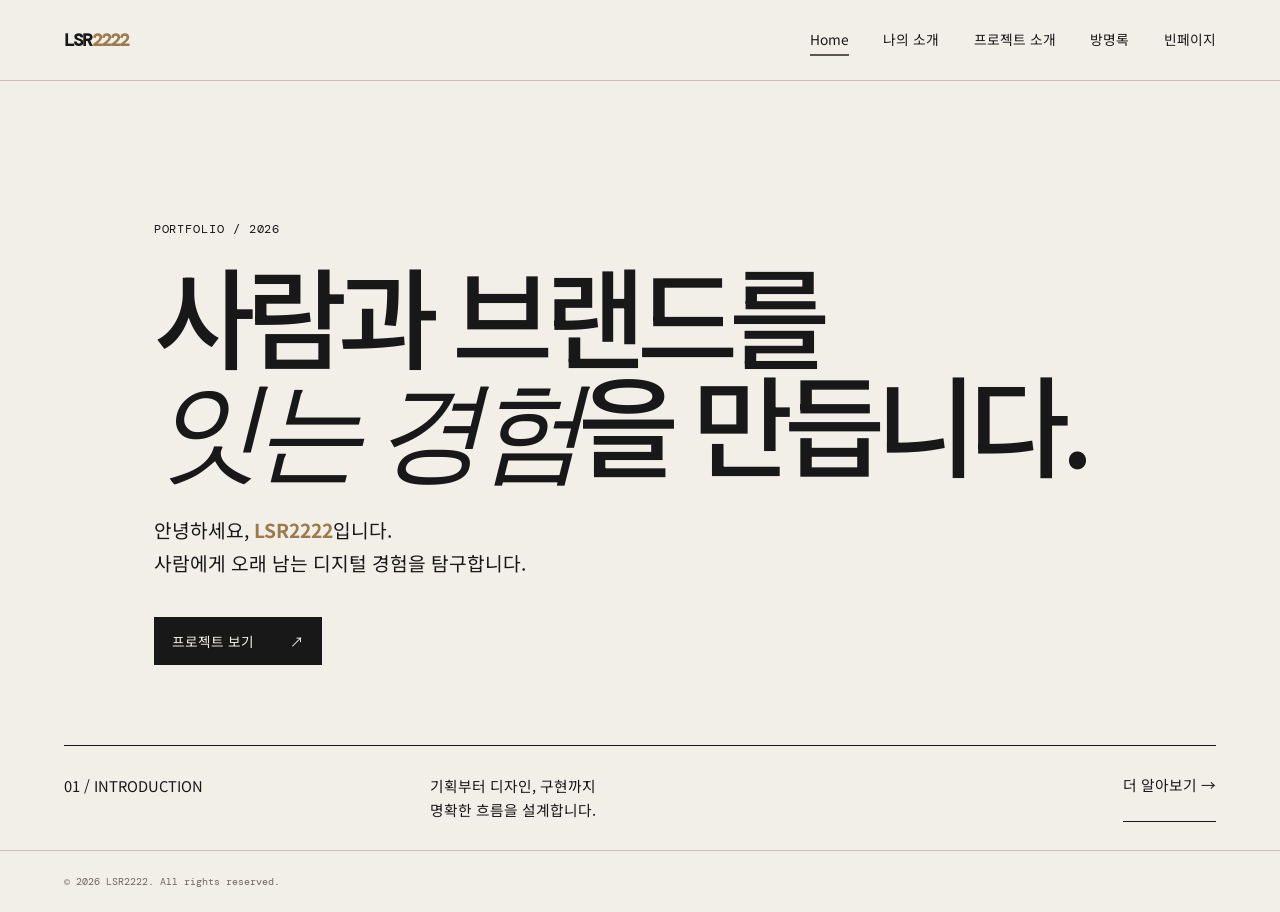
==== commit 3ae554be: "방명록" ====
--- a/index.html
+++ b/index.html
@@ -15,6 +15,7 @@
         <a class="active" href="index.html">Home</a>
         <a href="about.html">나의 소개</a>
         <a href="projects.html">프로젝트 소개</a>
+        <a href="guestbook.html">방명록</a>
         <a href="blank.html">빈페이지</a>
       </nav>
     </header>
--- a/style.css
+++ b/style.css
@@ -1232,4 +1232,268 @@
     grid-row: 1 / 4;
     grid-column: 2;
   }
+}
+
+/* ==========================================================================
+   Guestbook Styles
+   ========================================================================== */
+.guestbook-container {
+  max-width: 1200px;
+  margin: 0 auto;
+  padding: clamp(60px, 8vw, 120px) clamp(24px, 5vw, 60px);
+}
+
+.guestbook-header {
+  margin-bottom: clamp(40px, 6vw, 70px);
+  border-bottom: 1px solid var(--line);
+  padding-bottom: 40px;
+}
+
+.guestbook-form-section {
+  background: rgba(255, 255, 255, 0.4);
+  border: 1px solid var(--line);
+  padding: clamp(24px, 4vw, 40px);
+  margin-bottom: clamp(50px, 7vw, 80px);
+}
+
+.guestbook-form {
+  display: flex;
+  flex-direction: column;
+  gap: 24px;
+}
+
+.guestbook-form .form-group {
+  display: flex;
+  flex-direction: column;
+  gap: 8px;
+}
+
+.guestbook-form label {
+  font: 700 0.8rem "DM Mono", monospace;
+  color: var(--slate);
+  letter-spacing: 0.05em;
+}
+
+.guestbook-form .label-row {
+  display: flex;
+  justify-content: space-between;
+  align-items: center;
+}
+
+.guestbook-form .char-counter {
+  font: 0.75rem "DM Mono", monospace;
+  color: var(--slate);
+}
+
+.guestbook-form input,
+.guestbook-form textarea {
+  width: 100%;
+  padding: 14px 16px;
+  background: var(--paper);
+  border: 1px solid var(--line);
+  border-radius: 0;
+  color: var(--ink);
+  font-family: "Noto Sans KR", sans-serif;
+  font-size: 0.95rem;
+  line-height: 1.6;
+  outline: none;
+  transition: border-color 0.2s, box-shadow 0.2s;
+}
+
+.guestbook-form input:focus,
+.guestbook-form textarea:focus {
+  border-color: var(--ink);
+  background: #ffffff;
+}
+
+.guestbook-form textarea {
+  resize: vertical;
+  min-height: 110px;
+}
+
+.guestbook-form .form-footer {
+  display: flex;
+  align-items: center;
+  justify-content: space-between;
+  gap: 16px;
+  flex-wrap: wrap;
+  padding-top: 10px;
+}
+
+.form-status {
+  font-size: 0.88rem;
+  min-height: 24px;
+  display: flex;
+  align-items: center;
+}
+
+.form-status.success {
+  color: #2b7a4b;
+  font-weight: 500;
+}
+
+.form-status.error {
+  color: #b93838;
+  font-weight: 500;
+}
+
+.form-status.info {
+  color: var(--slate);
+}
+
+.button-submit {
+  border: none;
+  cursor: pointer;
+  font-family: inherit;
+}
+
+.button-submit:disabled {
+  opacity: 0.6;
+  cursor: not-allowed;
+  transform: none;
+}
+
+.guestbook-list-section {
+  display: flex;
+  flex-direction: column;
+  gap: 28px;
+}
+
+.list-title-row {
+  display: flex;
+  align-items: baseline;
+  justify-content: space-between;
+  border-bottom: 1px solid var(--ink);
+  padding-bottom: 16px;
+}
+
+.list-title-row h2 {
+  margin: 0;
+  font-size: 1.4rem;
+  font-weight: 500;
+  letter-spacing: -0.03em;
+}
+
+.refresh-button {
+  background: none;
+  border: 1px solid var(--line);
+  padding: 6px 12px;
+  font: 0.75rem "DM Mono", monospace;
+  color: var(--slate);
+  cursor: pointer;
+  transition: all 0.2s;
+}
+
+.refresh-button:hover {
+  background: var(--ink);
+  color: var(--paper);
+  border-color: var(--ink);
+}
+
+.guestbook-list {
+  display: flex;
+  flex-direction: column;
+  gap: 16px;
+}
+
+.guestbook-card {
+  padding: 24px;
+  background: rgba(255, 255, 255, 0.5);
+  border: 1px solid var(--line);
+  transition: border-color 0.2s, transform 0.2s;
+}
+
+.guestbook-card:hover {
+  border-color: var(--slate);
+  background: #ffffff;
+}
+
+.card-header {
+  display: flex;
+  justify-content: space-between;
+  align-items: baseline;
+  margin-bottom: 12px;
+  padding-bottom: 10px;
+  border-bottom: 1px dashed var(--line);
+}
+
+.card-nickname {
+  font-weight: 700;
+  font-size: 1rem;
+  color: var(--ink);
+}
+
+.card-date {
+  font: 0.75rem "DM Mono", monospace;
+  color: var(--slate);
+}
+
+.card-message {
+  margin: 0;
+  font-size: 0.95rem;
+  line-height: 1.7;
+  word-break: break-word;
+  white-space: pre-wrap;
+  color: #333333;
+}
+
+.guestbook-empty,
+.guestbook-error,
+.guestbook-loading {
+  padding: 60px 20px;
+  text-align: center;
+  border: 1px dashed var(--line);
+  background: rgba(255, 255, 255, 0.2);
+}
+
+.guestbook-empty p,
+.guestbook-error p {
+  margin: 0 0 8px;
+  font-size: 1.05rem;
+  font-weight: 500;
+}
+
+.guestbook-empty span,
+.guestbook-error span {
+  font-size: 0.85rem;
+  color: var(--slate);
+}
+
+.guestbook-error {
+  border-color: #e0a3a3;
+  color: #8f2b2b;
+}
+
+.guestbook-loading {
+  display: flex;
+  flex-direction: column;
+  align-items: center;
+  gap: 12px;
+  color: var(--slate);
+  font-size: 0.9rem;
+}
+
+.spinner {
+  width: 24px;
+  height: 24px;
+  border: 2px solid var(--line);
+  border-top-color: var(--ink);
+  border-radius: 50%;
+  animation: spin 0.8s linear infinite;
+}
+
+@keyframes spin {
+  to {
+    transform: rotate(360deg);
+  }
+}
+
+@media (max-width: 768px) {
+  .guestbook-form .form-footer {
+    flex-direction: column-reverse;
+    align-items: stretch;
+  }
+  .button-submit {
+    justify-content: center;
+  }
 }
